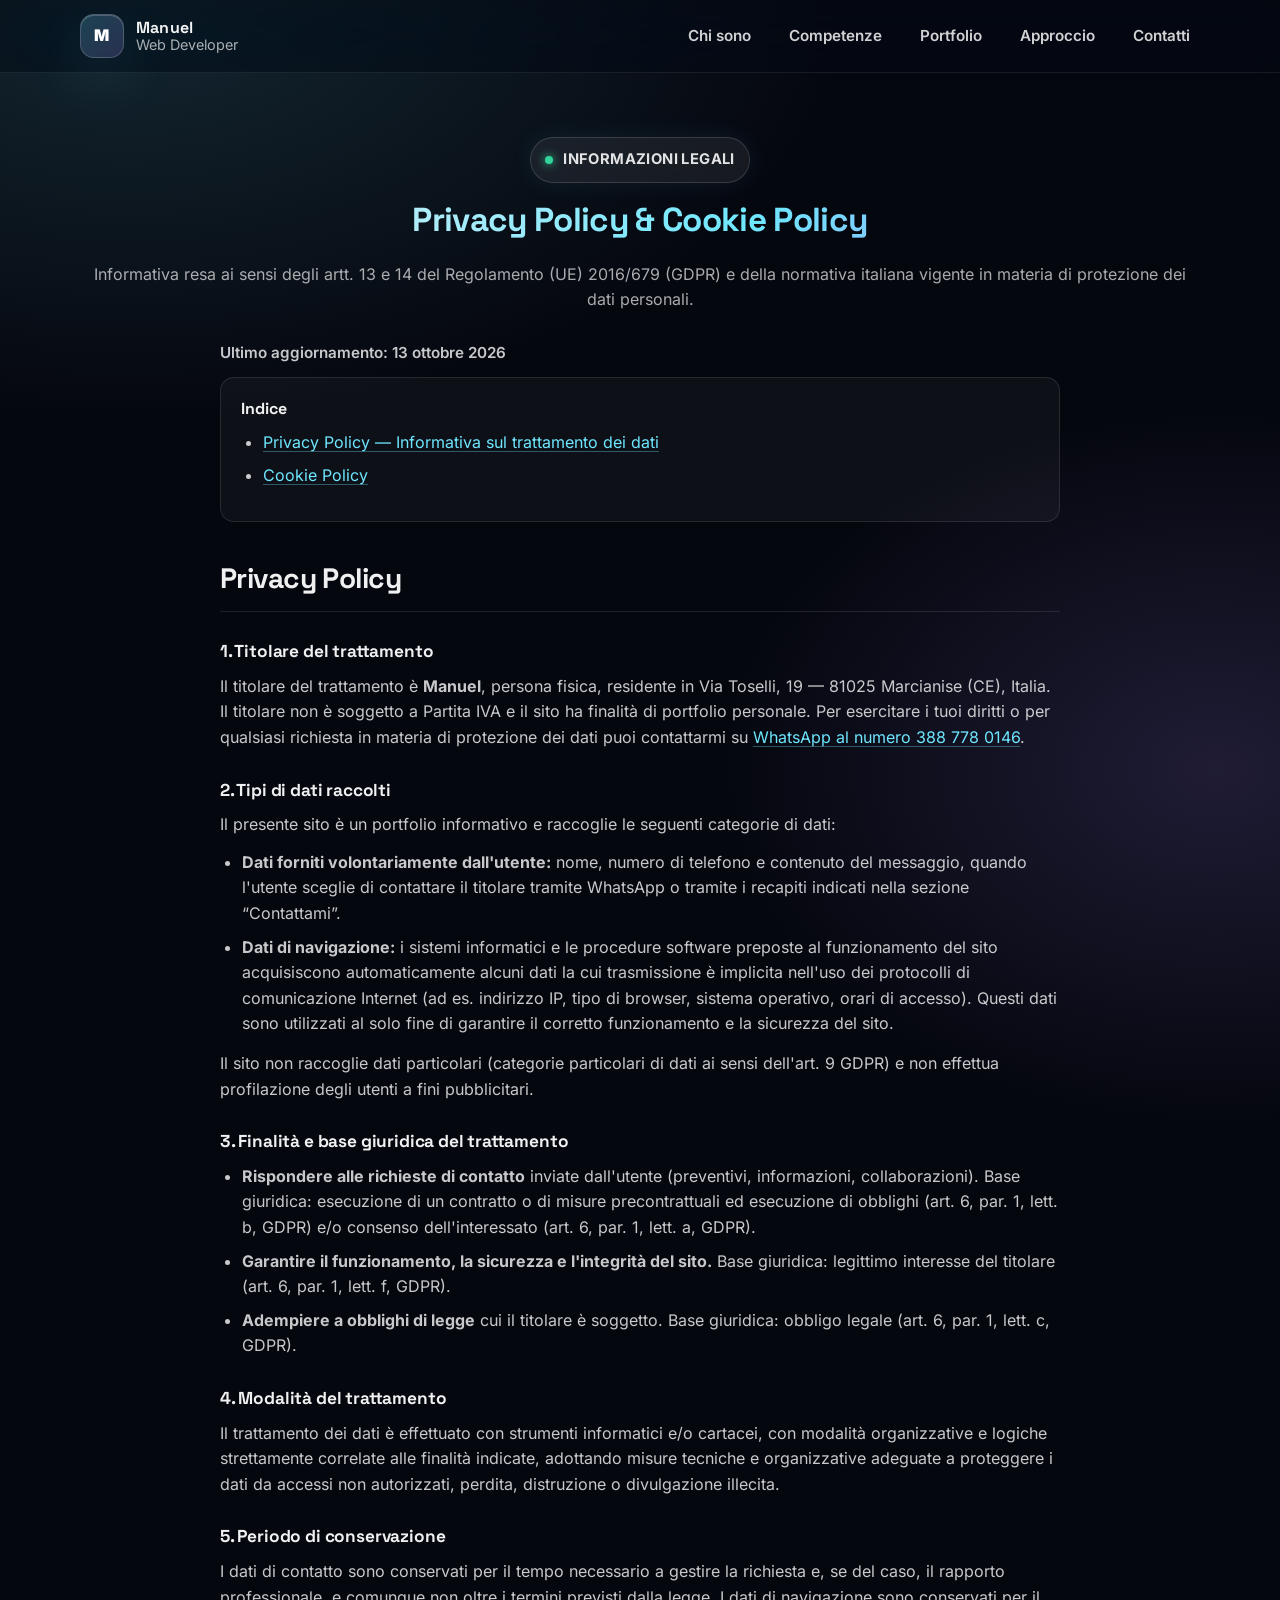
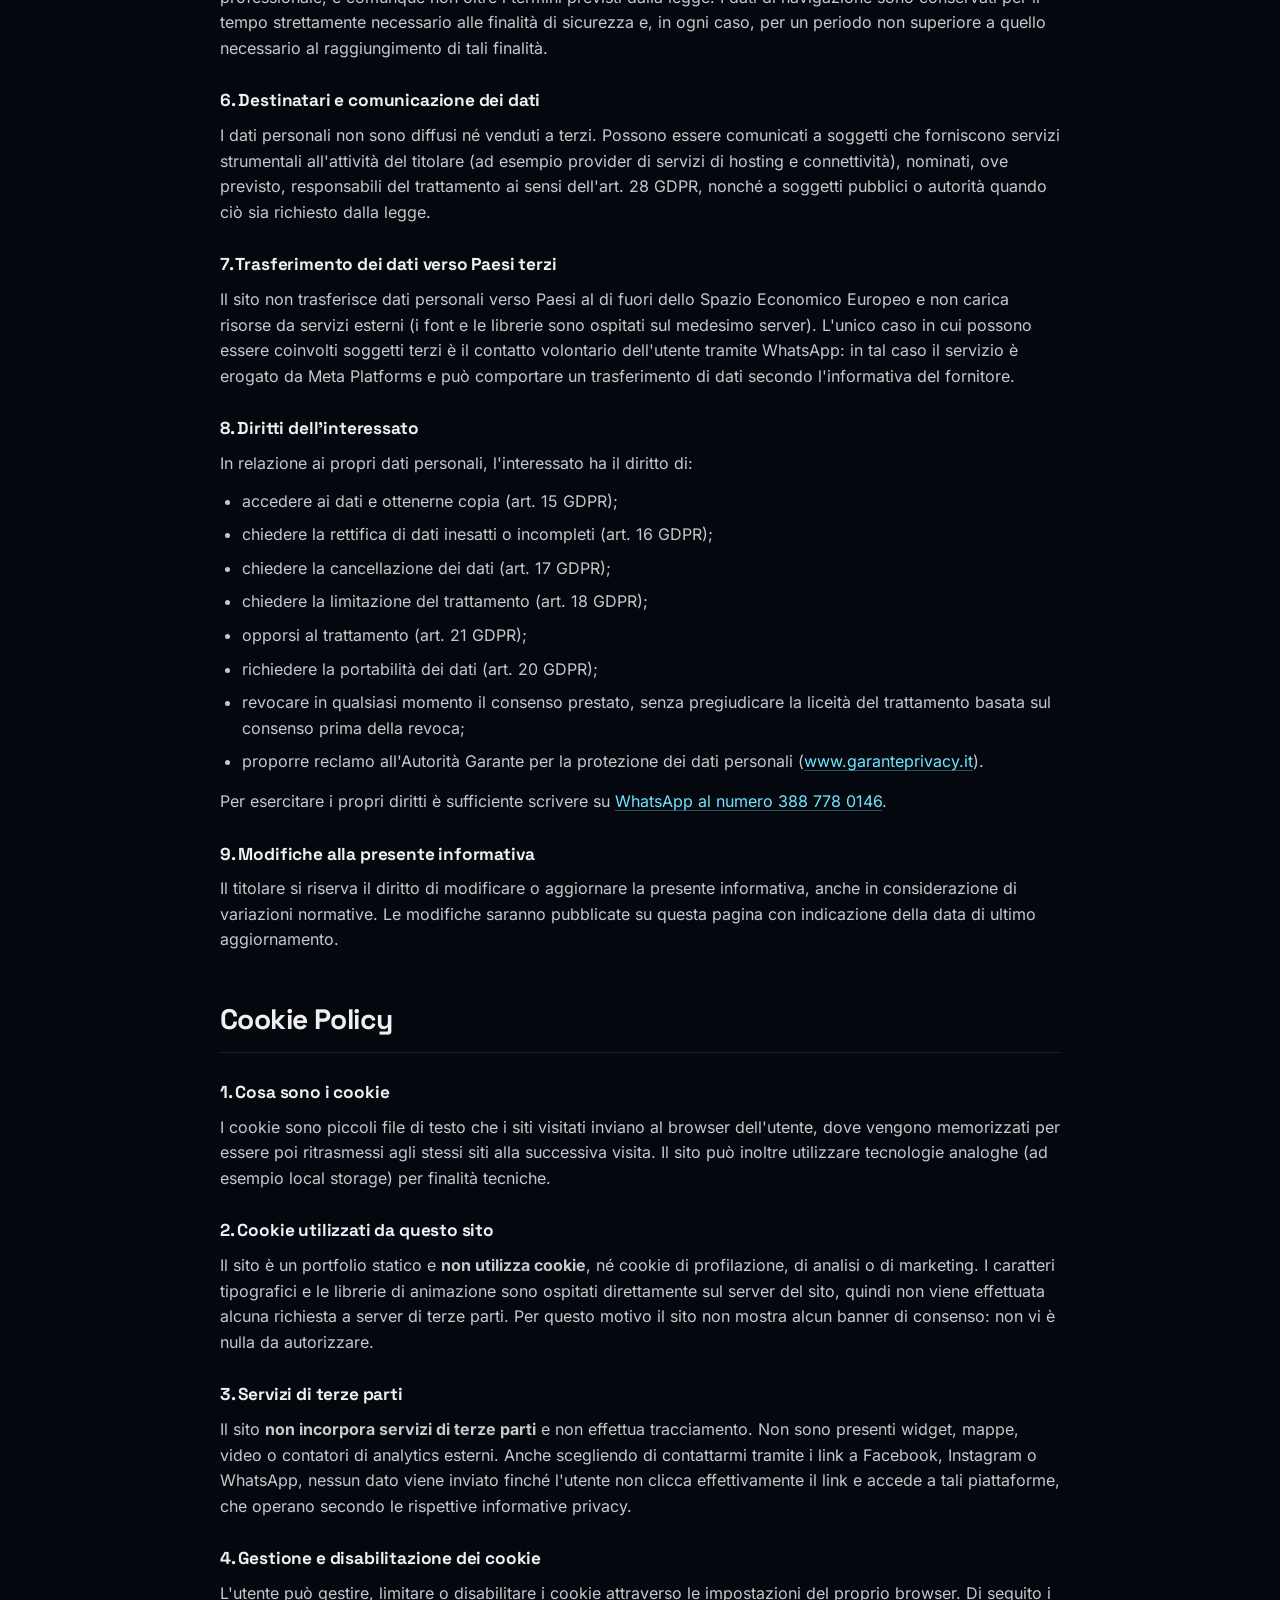
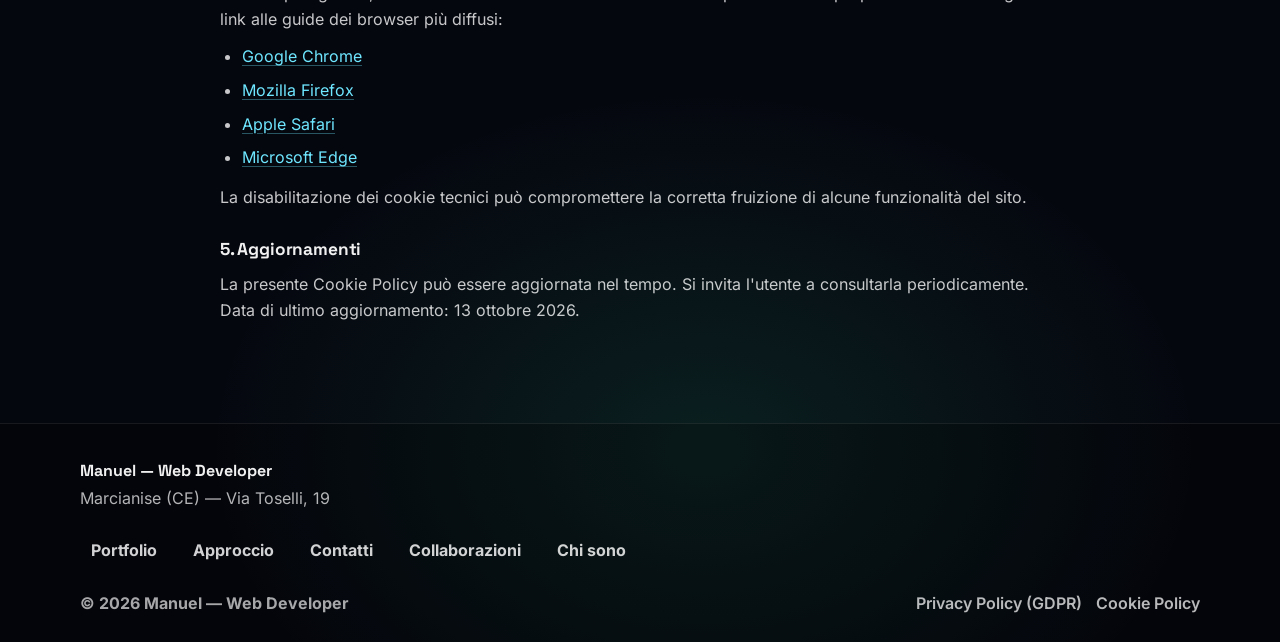
==== privacy.html @ f3f6c7ad "Aggiunge Privacy e Cookie Policy (GDPR), font locali e header di sicurezza Netlify" ====
<!doctype html>
<html lang="it">
  <head>
    <meta charset="UTF-8" />
    <meta name="viewport" content="width=device-width, initial-scale=1.0" />
    <title>Privacy Policy e Cookie Policy — Manuel Web Developer</title>
    <meta
      name="description"
      content="Informativa sul trattamento dei dati personali (Privacy Policy) e Cookie Policy del sito portfolio di Manuel — Web Developer."
    />
    <meta name="robots" content="index, follow" />
    <!-- Font ospitati localmente (nessuna connessione a server esterni) -->
    <link rel="stylesheet" href="./assets/fonts/fonts.css" />
    <link rel="stylesheet" href="./styles.css" />
  </head>
  <body>
    <a class="skip-link" href="#main">Vai al contenuto</a>

    <header class="site-header" role="banner">
      <div class="container header-inner">
        <a class="brand" href="./index.html" aria-label="Torna alla home">
          <span class="brand-mark" aria-hidden="true">M</span>
          <div class="brand-text">
            <span class="brand-title">Manuel</span>
            <span class="brand-subtitle">Web Developer</span>
          </div>
        </a>

        <nav class="top-nav" aria-label="Navigazione">
          <a href="./index.html#about">Chi sono</a>
          <a href="./index.html#skills">Competenze</a>
          <a href="./index.html#portfolio">Portfolio</a>
          <a href="./index.html#ecosystem">Approccio</a>
          <a href="./index.html#contact">Contatti</a>
        </nav>
      </div>
    </header>

    <main id="main">
      <section class="section legal-page" aria-labelledby="legal-title">
        <div class="container">
          <div class="section-head center">
            <p class="kicker">Informazioni legali</p>
            <h1 class="h2" id="legal-title">Privacy Policy &amp; Cookie Policy</h1>
            <p class="muted">
              Informativa resa ai sensi degli artt. 13 e 14 del Regolamento (UE) 2016/679 (GDPR) e della normativa italiana vigente in materia di
              protezione dei dati personali.
            </p>
          </div>

          <div class="legal-content">
            <p class="legal-updated">Ultimo aggiornamento: <time datetime="2026-10-13">13 ottobre 2026</time></p>

            <nav class="legal-toc" aria-label="Indice della pagina">
              <strong>Indice</strong>
              <ul>
                <li><a href="#privacy">Privacy Policy — Informativa sul trattamento dei dati</a></li>
                <li><a href="#cookie">Cookie Policy</a></li>
              </ul>
            </nav>

            <section id="privacy" aria-labelledby="privacy-title">
              <h2 class="h2" id="privacy-title">Privacy Policy</h2>

              <h3>1. Titolare del trattamento</h3>
              <p>
                Il titolare del trattamento è <strong>Manuel</strong>, persona fisica, residente in Via Toselli, 19 — 81025 Marcianise (CE), Italia. Il
                titolare non è soggetto a Partita IVA e il sito ha finalità di portfolio personale. Per esercitare i tuoi diritti o per qualsiasi richiesta
                in materia di protezione dei dati puoi contattarmi su
                <a href="https://wa.me/393887780146" target="_blank" rel="noopener noreferrer">WhatsApp al numero 388 778 0146</a>.
              </p>

              <h3>2. Tipi di dati raccolti</h3>
              <p>Il presente sito è un portfolio informativo e raccoglie le seguenti categorie di dati:</p>
              <ul>
                <li>
                  <strong>Dati forniti volontariamente dall'utente:</strong> nome, numero di telefono e contenuto del messaggio, quando l'utente sceglie di
                  contattare il titolare tramite WhatsApp o tramite i recapiti indicati nella sezione “Contattami”.
                </li>
                <li>
                  <strong>Dati di navigazione:</strong> i sistemi informatici e le procedure software preposte al funzionamento del sito acquisiscono
                  automaticamente alcuni dati la cui trasmissione è implicita nell'uso dei protocolli di comunicazione Internet (ad es. indirizzo IP,
                  tipo di browser, sistema operativo, orari di accesso). Questi dati sono utilizzati al solo fine di garantire il corretto funzionamento
                  e la sicurezza del sito.
                </li>
              </ul>
              <p>
                Il sito non raccoglie dati particolari (categorie particolari di dati ai sensi dell'art. 9 GDPR) e non effettua profilazione degli
                utenti a fini pubblicitari.
              </p>

              <h3>3. Finalità e base giuridica del trattamento</h3>
              <ul>
                <li>
                  <strong>Rispondere alle richieste di contatto</strong> inviate dall'utente (preventivi, informazioni, collaborazioni). Base giuridica:
                  esecuzione di un contratto o di misure precontrattuali ed esecuzione di obblighi (art. 6, par. 1, lett. b, GDPR) e/o consenso
                  dell'interessato (art. 6, par. 1, lett. a, GDPR).
                </li>
                <li>
                  <strong>Garantire il funzionamento, la sicurezza e l'integrità del sito.</strong> Base giuridica: legittimo interesse del titolare
                  (art. 6, par. 1, lett. f, GDPR).
                </li>
                <li>
                  <strong>Adempiere a obblighi di legge</strong> cui il titolare è soggetto. Base giuridica: obbligo legale (art. 6, par. 1, lett. c,
                  GDPR).
                </li>
              </ul>

              <h3>4. Modalità del trattamento</h3>
              <p>
                Il trattamento dei dati è effettuato con strumenti informatici e/o cartacei, con modalità organizzative e logiche strettamente correlate
                alle finalità indicate, adottando misure tecniche e organizzative adeguate a proteggere i dati da accessi non autorizzati, perdita,
                distruzione o divulgazione illecita.
              </p>

              <h3>5. Periodo di conservazione</h3>
              <p>
                I dati di contatto sono conservati per il tempo necessario a gestire la richiesta e, se del caso, il rapporto professionale, e comunque
                non oltre i termini previsti dalla legge. I dati di navigazione sono conservati per il tempo strettamente necessario alle finalità di
                sicurezza e, in ogni caso, per un periodo non superiore a quello necessario al raggiungimento di tali finalità.
              </p>

              <h3>6. Destinatari e comunicazione dei dati</h3>
              <p>
                I dati personali non sono diffusi né venduti a terzi. Possono essere comunicati a soggetti che forniscono servizi strumentali all'attività
                del titolare (ad esempio provider di servizi di hosting e connettività), nominati, ove previsto, responsabili del trattamento ai sensi
                dell'art. 28 GDPR, nonché a soggetti pubblici o autorità quando ciò sia richiesto dalla legge.
              </p>

              <h3>7. Trasferimento dei dati verso Paesi terzi</h3>
              <p>
                Il sito non trasferisce dati personali verso Paesi al di fuori dello Spazio Economico Europeo e non carica risorse da servizi esterni
                (i font e le librerie sono ospitati sul medesimo server). L'unico caso in cui possono essere coinvolti soggetti terzi è il contatto
                volontario dell'utente tramite WhatsApp: in tal caso il servizio è erogato da Meta Platforms e può comportare un trasferimento di dati
                secondo l'informativa del fornitore.
              </p>

              <h3>8. Diritti dell'interessato</h3>
              <p>In relazione ai propri dati personali, l'interessato ha il diritto di:</p>
              <ul>
                <li>accedere ai dati e ottenerne copia (art. 15 GDPR);</li>
                <li>chiedere la rettifica di dati inesatti o incompleti (art. 16 GDPR);</li>
                <li>chiedere la cancellazione dei dati (art. 17 GDPR);</li>
                <li>chiedere la limitazione del trattamento (art. 18 GDPR);</li>
                <li>opporsi al trattamento (art. 21 GDPR);</li>
                <li>richiedere la portabilità dei dati (art. 20 GDPR);</li>
                <li>revocare in qualsiasi momento il consenso prestato, senza pregiudicare la liceità del trattamento basata sul consenso prima della revoca;</li>
                <li>proporre reclamo all'Autorità Garante per la protezione dei dati personali (<a href="https://www.garanteprivacy.it" target="_blank" rel="noopener noreferrer">www.garanteprivacy.it</a>).</li>
              </ul>
              <p>
                Per esercitare i propri diritti è sufficiente scrivere su
                <a href="https://wa.me/393887780146" target="_blank" rel="noopener noreferrer">WhatsApp al numero 388 778 0146</a>.
              </p>

              <h3>9. Modifiche alla presente informativa</h3>
              <p>
                Il titolare si riserva il diritto di modificare o aggiornare la presente informativa, anche in considerazione di variazioni normative. Le
                modifiche saranno pubblicate su questa pagina con indicazione della data di ultimo aggiornamento.
              </p>
            </section>

            <section id="cookie" aria-labelledby="cookie-title">
              <h2 class="h2" id="cookie-title">Cookie Policy</h2>

              <h3>1. Cosa sono i cookie</h3>
              <p>
                I cookie sono piccoli file di testo che i siti visitati inviano al browser dell'utente, dove vengono memorizzati per essere poi ritrasmessi
                agli stessi siti alla successiva visita. Il sito può inoltre utilizzare tecnologie analoghe (ad esempio local storage) per finalità
                tecniche.
              </p>

              <h3>2. Cookie utilizzati da questo sito</h3>
              <p>
                Il sito è un portfolio statico e <strong>non utilizza cookie</strong>, né cookie di profilazione, di analisi o di marketing. I caratteri
                tipografici e le librerie di animazione sono ospitati direttamente sul server del sito, quindi non viene effettuata alcuna richiesta a
                server di terze parti. Per questo motivo il sito non mostra alcun banner di consenso: non vi è nulla da autorizzare.
              </p>

              <h3>3. Servizi di terze parti</h3>
              <p>
                Il sito <strong>non incorpora servizi di terze parti</strong> e non effettua tracciamento. Non sono presenti widget, mappe, video o
                contatori di analytics esterni. Anche scegliendo di contattarmi tramite i link a Facebook, Instagram o WhatsApp, nessun dato viene inviato
                finché l'utente non clicca effettivamente il link e accede a tali piattaforme, che operano secondo le rispettive informative privacy.
              </p>

              <h3>4. Gestione e disabilitazione dei cookie</h3>
              <p>
                L'utente può gestire, limitare o disabilitare i cookie attraverso le impostazioni del proprio browser. Di seguito i link alle guide dei
                browser più diffusi:
              </p>
              <ul>
                <li><a href="https://support.google.com/chrome/answer/95647" target="_blank" rel="noopener noreferrer">Google Chrome</a></li>
                <li><a href="https://support.mozilla.org/it/kb/attivare-e-disattivare-i-cookie" target="_blank" rel="noopener noreferrer">Mozilla Firefox</a></li>
                <li><a href="https://support.apple.com/it-it/guide/safari/sfri11471/mac" target="_blank" rel="noopener noreferrer">Apple Safari</a></li>
                <li><a href="https://support.microsoft.com/it-it/microsoft-edge/eliminare-i-cookie-in-microsoft-edge-63947406-40ac-c3b8-57b9-2a946a29ae09" target="_blank" rel="noopener noreferrer">Microsoft Edge</a></li>
              </ul>
              <p>
                La disabilitazione dei cookie tecnici può compromettere la corretta fruizione di alcune funzionalità del sito.
              </p>

              <h3>5. Aggiornamenti</h3>
              <p>
                La presente Cookie Policy può essere aggiornata nel tempo. Si invita l'utente a consultarla periodicamente. Data di ultimo aggiornamento:
                <time datetime="2026-10-13">13 ottobre 2026</time>.
              </p>
            </section>
          </div>
        </div>
      </section>
    </main>

    <footer class="site-footer" role="contentinfo">
      <div class="container footer-inner">
        <div class="footer-brand">
          <div class="footer-title">Manuel — Web Developer</div>
          <div class="footer-muted">Marcianise (CE) — Via Toselli, 19</div>
        </div>

        <nav class="footer-links" aria-label="Link interni">
          <a href="./index.html#portfolio">Portfolio</a>
          <a href="./index.html#ecosystem">Approccio</a>
          <a href="./index.html#contact">Contatti</a>
          <a href="./index.html#collab">Collaborazioni</a>
          <a href="./index.html#about">Chi sono</a>
        </nav>

        <div class="footer-bottom">
          <span>© <span id="year"></span> Manuel — Web Developer</span>
          <nav class="footer-legal" aria-label="Informazioni legali">
            <a href="./privacy.html#privacy">Privacy Policy (GDPR)</a>
            <a href="./privacy.html#cookie">Cookie Policy</a>
          </nav>
        </div>
      </div>
    </footer>

    <script src="./script.js"></script>
  </body>
</html>
---- assets/fonts/fonts.css ----
/* Font ospitati localmente — nessun trasferimento di dati a Google Fonts */

@font-face {
  font-family: "Inter";
  font-style: normal;
  font-weight: 400 900;
  font-display: swap;
  src: url("./inter-latin.woff2") format("woff2");
  unicode-range: U+0000-00FF, U+0131, U+0152-0153, U+02BB-02BC, U+02C6, U+02DA, U+02DC, U+0304, U+0308, U+0329, U+2000-206F, U+20AC, U+2122,
    U+2191, U+2193, U+2212, U+2215, U+FEFF, U+FFFD;
}

@font-face {
  font-family: "Inter";
  font-style: normal;
  font-weight: 400 900;
  font-display: swap;
  src: url("./inter-latin-ext.woff2") format("woff2");
  unicode-range: U+0102-0103, U+0110-0111, U+0128-0129, U+0168-0169, U+01A0-01A1, U+01AF-01B0, U+0300-0301, U+0303-0304, U+0308-0309, U+0323,
    U+0329, U+1EA0-1EF9, U+20AB;
}

@font-face {
  font-family: "Space Grotesk";
  font-style: normal;
  font-weight: 500 700;
  font-display: swap;
  src: url("./space-grotesk-latin.woff2") format("woff2");
  unicode-range: U+0000-00FF, U+0131, U+0152-0153, U+02BB-02BC, U+02C6, U+02DA, U+02DC, U+0304, U+0308, U+0329, U+2000-206F, U+20AC, U+2122,
    U+2191, U+2193, U+2212, U+2215, U+FEFF, U+FFFD;
}

@font-face {
  font-family: "Space Grotesk";
  font-style: normal;
  font-weight: 500 700;
  font-display: swap;
  src: url("./space-grotesk-latin-ext.woff2") format("woff2");
  unicode-range: U+0102-0103, U+0110-0111, U+0128-0129, U+0168-0169, U+01A0-01A1, U+01AF-01B0, U+0300-0301, U+0303-0304, U+0308-0309, U+0323,
    U+0329, U+1EA0-1EF9, U+20AB;
}
---- styles.css ----
:root {
  --bg: #05070f;
  --bg2: #090d1c;
  --panel: rgba(255, 255, 255, 0.06);
  --panel2: rgba(255, 255, 255, 0.08);
  --stroke: rgba(255, 255, 255, 0.12);
  --text: rgba(255, 255, 255, 0.94);
  --muted: rgba(255, 255, 255, 0.66);
  --primary: #6ee7ff;
  --primary2: #a78bfa;
  --success: #34d399;
  --warning: #fbbf24;
  --radius: 18px;
  --radius-sm: 14px;
  --shadow: rgba(0, 0, 0, 0.55);
  --font-body: Inter, ui-sans-serif, system-ui, -apple-system, "Segoe UI", Roboto, Helvetica, Arial, sans-serif;
  --font-display: "Space Grotesk", Inter, ui-sans-serif, system-ui, sans-serif;
  color-scheme: dark;
}

* {
  box-sizing: border-box;
}

html {
  scroll-behavior: smooth;
  scrollbar-width: thin;
  scrollbar-color: rgba(110, 231, 255, 0.45) rgba(255, 255, 255, 0.06);
}

::-webkit-scrollbar {
  width: 10px;
}
::-webkit-scrollbar-track {
  background: rgba(255, 255, 255, 0.04);
}
::-webkit-scrollbar-thumb {
  background: linear-gradient(180deg, rgba(110, 231, 255, 0.5), rgba(167, 139, 250, 0.5));
  border-radius: 999px;
}

body {
  margin: 0;
  font-family: var(--font-body);
  background: radial-gradient(1200px 700px at 10% 0%, rgba(110, 231, 255, 0.14), transparent 60%),
    radial-gradient(900px 650px at 95% 20%, rgba(167, 139, 250, 0.16), transparent 55%),
    radial-gradient(900px 650px at 55% 95%, rgba(52, 211, 153, 0.12), transparent 55%), var(--bg);
  color: var(--text);
  line-height: 1.6;
  overflow-x: hidden;
}

a {
  color: inherit;
  text-decoration: none;
}

img {
  max-width: 100%;
  height: auto;
  display: block;
}

h1,
h2,
h3,
h4 {
  font-family: var(--font-display);
}

a:focus-visible,
button:focus-visible {
  outline: 2px solid var(--primary);
  outline-offset: 3px;
  border-radius: 6px;
}

::selection {
  background: rgba(110, 231, 255, 0.28);
  color: #fff;
}

.container {
  width: min(1120px, calc(100% - 32px));
  margin: 0 auto;
}

.skip-link {
  position: absolute;
  left: -9999px;
  top: 12px;
  padding: 10px 12px;
  border-radius: 999px;
  background: rgba(255, 255, 255, 0.12);
  border: 1px solid rgba(255, 255, 255, 0.22);
  z-index: 9999;
}

.skip-link:focus {
  left: 16px;
}

/* ---- Scroll progress ---- */
.scroll-progress {
  position: fixed;
  top: 0;
  left: 0;
  width: 100%;
  height: 3px;
  z-index: 100;
  transform-origin: 0 50%;
  transform: scaleX(0);
  background: linear-gradient(90deg, var(--primary), var(--primary2), var(--success));
  box-shadow: 0 0 12px rgba(110, 231, 255, 0.6);
}

/* ---- Header ---- */
.site-header {
  position: sticky;
  top: 0;
  z-index: 50;
  backdrop-filter: blur(18px) saturate(160%);
  -webkit-backdrop-filter: blur(18px) saturate(160%);
  background: rgba(5, 8, 16, 0.5);
  border-bottom: 1px solid rgba(255, 255, 255, 0.08);
  transition: background 300ms ease, border-color 300ms ease, box-shadow 300ms ease;
}

.site-header.scrolled {
  background: rgba(5, 8, 16, 0.82);
  border-color: rgba(110, 231, 255, 0.14);
  box-shadow: 0 10px 40px rgba(0, 0, 0, 0.45);
}

.header-inner {
  display: flex;
  align-items: center;
  justify-content: space-between;
  gap: 16px;
  padding: 14px 0;
}

.brand {
  display: flex;
  gap: 12px;
  align-items: center;
  min-width: 220px;
}

.brand-mark {
  width: 44px;
  height: 44px;
  border-radius: 14px;
  display: grid;
  place-items: center;
  font-weight: 900;
  letter-spacing: 0.5px;
  color: #fff;
  background: linear-gradient(135deg, rgba(110, 231, 255, 0.22), rgba(167, 139, 250, 0.22));
  border: 1px solid rgba(255, 255, 255, 0.18);
  box-shadow: 0 20px 60px rgba(110, 231, 255, 0.14), inset 0 1px 0 rgba(255, 255, 255, 0.2);
}

.brand-text {
  display: grid;
  line-height: 1.1;
}

.brand-title {
  font-weight: 800;
  letter-spacing: 0.2px;
  font-family: var(--font-display);
}

.brand-subtitle {
  color: var(--muted);
  font-size: 0.9rem;
}

.top-nav {
  display: flex;
  gap: 18px;
  align-items: center;
  color: rgba(255, 255, 255, 0.82);
  font-weight: 600;
  font-size: 0.95rem;
}

.top-nav a {
  position: relative;
  padding: 8px 10px;
  border-radius: 999px;
  transition: color 200ms ease;
}

.top-nav a::after {
  content: "";
  position: absolute;
  left: 50%;
  bottom: 2px;
  width: 0;
  height: 2px;
  border-radius: 999px;
  transform: translateX(-50%);
  background: linear-gradient(90deg, var(--primary), var(--primary2));
  transition: width 250ms ease;
}

.top-nav a:hover {
  color: rgba(255, 255, 255, 0.98);
}

.top-nav a:hover::after {
  width: 60%;
}

/* ---- Hero ---- */
.hero {
  position: relative;
  padding: 96px 0 76px;
  overflow: hidden;
}

.hero-inner {
  position: relative;
  z-index: 1;
  text-align: center;
  max-width: 880px;
}

.hero-bg {
  position: absolute;
  inset: -160px -240px auto -240px;
  height: 620px;
  background: radial-gradient(closest-side, rgba(110, 231, 255, 0.22), transparent 60%),
    radial-gradient(closest-side, rgba(167, 139, 250, 0.22), transparent 62%),
    radial-gradient(closest-side, rgba(52, 211, 153, 0.14), transparent 70%);
  filter: blur(28px);
  opacity: 0.9;
  will-change: transform;
}

.hero-grid {
  position: absolute;
  inset: 0;
  background-image: url("./assets/img/hero-grid.svg");
  background-size: 240px 240px;
  opacity: 0.4;
  pointer-events: none;
  mask-image: radial-gradient(closest-side at 50% 32%, #000 25%, transparent 82%);
  -webkit-mask-image: radial-gradient(closest-side at 50% 32%, #000 25%, transparent 82%);
  animation: gridFloat 22s linear infinite;
  will-change: transform;
}

@keyframes gridFloat {
  from {
    transform: translateY(0);
  }
  to {
    transform: translateY(240px);
  }
}

.hero-visual {
  position: absolute;
  left: 50%;
  top: 50%;
  width: min(620px, 92vw);
  aspect-ratio: 1 / 1;
  transform: translate(-50%, -48%);
  z-index: 0;
  pointer-events: none;
  opacity: 0.5;
  mask-image: radial-gradient(closest-side, #000 45%, transparent 78%);
  -webkit-mask-image: radial-gradient(closest-side, #000 45%, transparent 78%);
  will-change: transform;
}

.hero-visual img {
  width: 100%;
  height: auto;
  filter: drop-shadow(0 0 40px rgba(110, 231, 255, 0.25));
}

.kicker {
  display: inline-flex;
  align-items: center;
  gap: 10px;
  margin: 0 0 10px;
  padding: 10px 14px;
  border-radius: 999px;
  background: rgba(255, 255, 255, 0.07);
  border: 1px solid rgba(255, 255, 255, 0.14);
  color: rgba(255, 255, 255, 0.88);
  font-weight: 700;
  font-size: 0.92rem;
  letter-spacing: 0.4px;
  text-transform: uppercase;
  backdrop-filter: blur(8px);
  box-shadow: 0 0 24px rgba(110, 231, 255, 0.08);
}

.kicker::before {
  content: "";
  width: 8px;
  height: 8px;
  border-radius: 50%;
  background: var(--success);
  box-shadow: 0 0 10px var(--success);
}

.hero-title {
  margin: 0 0 14px;
  font-size: clamp(2.4rem, 5.2vw, 4rem);
  line-height: 1.08;
  letter-spacing: -0.03em;
  font-weight: 700;
  color: rgba(255, 255, 255, 0.96);
}

.hero-title .word {
  display: inline-block;
  will-change: transform, opacity;
  background: linear-gradient(120deg, #fff 15%, var(--primary) 55%, var(--primary2) 95%);
  -webkit-background-clip: text;
  background-clip: text;
  color: transparent;
}

.hero-lead {
  margin: 0 auto 26px;
  max-width: 760px;
  color: rgba(255, 255, 255, 0.78);
  font-size: clamp(1.05rem, 1.6vw, 1.2rem);
}

.hero-cta {
  display: flex;
  gap: 12px;
  justify-content: center;
  flex-wrap: wrap;
}

.btn {
  display: inline-flex;
  align-items: center;
  justify-content: center;
  gap: 8px;
  padding: 12px 18px;
  border-radius: 12px;
  font-weight: 700;
  border: 1px solid rgba(255, 255, 255, 0.14);
  background: rgba(255, 255, 255, 0.06);
  transition: transform 160ms cubic-bezier(0.2, 0.7, 0.3, 1.2), background 160ms ease, border-color 160ms ease,
    box-shadow 160ms ease;
  will-change: transform;
}

.btn:hover {
  transform: translateY(-2px);
  background: rgba(255, 255, 255, 0.09);
  border-color: rgba(255, 255, 255, 0.2);
}

.btn.primary {
  background: linear-gradient(135deg, rgba(110, 231, 255, 0.22), rgba(167, 139, 250, 0.22));
  border-color: rgba(110, 231, 255, 0.3);
  box-shadow: 0 8px 30px rgba(110, 231, 255, 0.12);
}

.btn.primary:hover {
  box-shadow: 0 12px 40px rgba(110, 231, 255, 0.25);
  border-color: rgba(110, 231, 255, 0.5);
}

.btn.ghost {
  background: rgba(0, 0, 0, 0.16);
}

/* ---- Sections ---- */
.section {
  padding: 88px 0;
  position: relative;
}

.section.alt {
  background: linear-gradient(180deg, rgba(255, 255, 255, 0.03), rgba(255, 255, 255, 0.01));
  border-top: 1px solid rgba(255, 255, 255, 0.06);
  border-bottom: 1px solid rgba(255, 255, 255, 0.06);
}

.section-head {
  margin-bottom: 28px;
}

.section-head.center {
  text-align: center;
}

.h2 {
  margin: 0 0 8px;
  font-size: clamp(1.8rem, 2.6vw, 2.4rem);
  letter-spacing: -0.02em;
  font-weight: 700;
}

.section-head.center .h2 {
  background: linear-gradient(120deg, rgba(255, 255, 255, 0.95), var(--primary) 60%, var(--primary2));
  -webkit-background-clip: text;
  background-clip: text;
  color: transparent;
}

.h3 {
  margin: 10px 0 6px;
  font-size: 1.2rem;
  letter-spacing: -0.01em;
}

.muted {
  color: var(--muted);
}

.two-col {
  display: grid;
  grid-template-columns: 0.9fr 1.1fr;
  gap: 26px;
  align-items: start;
}

.media-card {
  position: relative;
  border-radius: var(--radius);
  overflow: hidden;
  border: 1px solid rgba(255, 255, 255, 0.14);
  background: rgba(255, 255, 255, 0.03);
  box-shadow: 0 22px 70px var(--shadow);
}

.media-card::after {
  content: "";
  position: absolute;
  inset: 0;
  background: linear-gradient(180deg, transparent 55%, rgba(110, 231, 255, 0.12));
  pointer-events: none;
}

.feature-grid {
  margin-top: 22px;
  display: grid;
  grid-template-columns: repeat(2, minmax(0, 1fr));
  gap: 14px;
}

.feature {
  display: grid;
  grid-template-columns: auto 1fr;
  gap: 12px;
  padding: 14px;
  border-radius: var(--radius-sm);
  background: rgba(255, 255, 255, 0.04);
  border: 1px solid rgba(255, 255, 255, 0.1);
  backdrop-filter: blur(8px);
  transition: transform 200ms ease, border-color 200ms ease, background 200ms ease, box-shadow 200ms ease;
}

.feature:hover {
  transform: translateY(-3px);
  border-color: rgba(110, 231, 255, 0.25);
  background: rgba(110, 231, 255, 0.05);
  box-shadow: 0 14px 40px rgba(110, 231, 255, 0.08);
}

.feature-icon {
  width: 40px;
  height: 40px;
  border-radius: 14px;
  display: grid;
  place-items: center;
  background: rgba(255, 255, 255, 0.05);
  border: 1px solid rgba(255, 255, 255, 0.1);
  font-size: 1.1rem;
}

.feature-text h3 {
  margin: 0 0 2px;
  font-size: 1rem;
}

.feature-text p {
  margin: 0;
  color: rgba(255, 255, 255, 0.72);
  font-size: 0.95rem;
}

/* ---- Skills ---- */
.skills-grid {
  display: grid;
  grid-template-columns: repeat(2, minmax(0, 1fr));
  gap: 16px;
}

.card {
  border-radius: var(--radius);
  border: 1px solid rgba(255, 255, 255, 0.12);
  background: rgba(255, 255, 255, 0.045);
  backdrop-filter: blur(14px);
  box-shadow: 0 20px 70px rgba(0, 0, 0, 0.3), inset 0 1px 0 rgba(255, 255, 255, 0.06);
  padding: 20px;
}

.card-title {
  margin: 0 0 14px;
  font-size: 1.05rem;
  letter-spacing: -0.01em;
}

.card-title.spaced {
  margin-top: 18px;
}

.bars {
  display: grid;
  gap: 12px;
}

.bar-head {
  display: flex;
  justify-content: space-between;
  gap: 12px;
  font-weight: 600;
}

.bar-track {
  height: 10px;
  border-radius: 999px;
  background: rgba(255, 255, 255, 0.08);
  border: 1px solid rgba(255, 255, 255, 0.08);
  overflow: hidden;
}

.bar-fill {
  height: 100%;
  width: 100%;
  border-radius: 999px;
  transform-origin: 0 50%;
  transform: scaleX(0);
  background: linear-gradient(90deg, var(--primary), var(--primary2), var(--success));
  box-shadow: 0 0 16px rgba(110, 231, 255, 0.35);
}

.chip-grid {
  display: flex;
  flex-wrap: wrap;
  gap: 10px;
}

.chip {
  padding: 10px 12px;
  border-radius: 999px;
  font-weight: 700;
  font-size: 0.92rem;
  background: rgba(110, 231, 255, 0.12);
  border: 1px solid rgba(110, 231, 255, 0.2);
  color: rgba(255, 255, 255, 0.92);
  transition: transform 160ms ease, background 160ms ease, box-shadow 160ms ease;
}

.chip:hover {
  transform: translateY(-2px);
  background: rgba(110, 231, 255, 0.18);
  box-shadow: 0 8px 24px rgba(110, 231, 255, 0.12);
}

.chip.soft {
  background: rgba(167, 139, 250, 0.12);
  border-color: rgba(167, 139, 250, 0.2);
}

.chip.soft:hover {
  background: rgba(167, 139, 250, 0.18);
  box-shadow: 0 8px 24px rgba(167, 139, 250, 0.14);
}

/* ---- Callout ---- */
.callout {
  position: relative;
  display: grid;
  grid-template-columns: auto 1fr;
  gap: 14px;
  padding: 16px 18px;
  border-radius: var(--radius);
  border: 1px solid rgba(255, 255, 255, 0.16);
  background: linear-gradient(135deg, rgba(110, 231, 255, 0.12), rgba(52, 211, 153, 0.12), rgba(167, 139, 250, 0.12));
  box-shadow: 0 22px 70px rgba(110, 231, 255, 0.08);
  margin: 28px 0 34px;
  backdrop-filter: blur(12px);
  overflow: hidden;
}

.callout::before {
  content: "";
  position: absolute;
  inset: auto -40% -80% -20%;
  height: 120%;
  background: radial-gradient(closest-side, rgba(110, 231, 255, 0.18), transparent 70%);
  pointer-events: none;
}

.callout-icon {
  width: 42px;
  height: 42px;
  border-radius: 16px;
  display: grid;
  place-items: center;
  background: rgba(0, 0, 0, 0.18);
  border: 1px solid rgba(255, 255, 255, 0.12);
  color: var(--warning);
}

.callout-title {
  font-weight: 900;
  margin-bottom: 2px;
}

.callout-text {
  color: rgba(255, 255, 255, 0.8);
}

/* ---- Portfolio ---- */
.portfolio-group {
  margin-top: 30px;
}

.group-head {
  padding: 18px 18px 12px;
  border-radius: var(--radius);
  border: 1px solid rgba(255, 255, 255, 0.12);
  background: rgba(255, 255, 255, 0.03);
  backdrop-filter: blur(10px);
}

.group-badge {
  display: inline-flex;
  align-items: center;
  gap: 10px;
  padding: 10px 12px;
  border-radius: 999px;
  font-weight: 900;
  letter-spacing: 0.2px;
  border: 1px solid rgba(255, 255, 255, 0.16);
  margin-bottom: 8px;
}

.badge-icon {
  width: 28px;
  height: 28px;
  border-radius: 999px;
  display: grid;
  place-items: center;
  background: rgba(0, 0, 0, 0.14);
  border: 1px solid rgba(255, 255, 255, 0.1);
}

.badge-showcase {
  background: rgba(110, 231, 255, 0.14);
  border-color: rgba(110, 231, 255, 0.22);
}

.badge-fullstack {
  background: rgba(52, 211, 153, 0.14);
  border-color: rgba(52, 211, 153, 0.22);
}

.project-grid {
  display: grid;
  grid-template-columns: repeat(3, minmax(0, 1fr));
  gap: 14px;
  margin-top: 14px;
}

.project {
  position: relative;
  padding: 16px;
  border-radius: var(--radius);
  border: 1px solid rgba(255, 255, 255, 0.12);
  background: rgba(255, 255, 255, 0.045);
  backdrop-filter: blur(12px);
  box-shadow: 0 16px 55px rgba(0, 0, 0, 0.22);
  transition: transform 250ms cubic-bezier(0.2, 0.7, 0.3, 1.1), border-color 250ms ease, box-shadow 250ms ease;
  will-change: transform;
}

.project:hover {
  transform: translateY(-5px);
  border-color: rgba(110, 231, 255, 0.3);
  box-shadow: 0 24px 70px rgba(110, 231, 255, 0.1);
}

.project::before {
  content: "";
  position: absolute;
  inset: 0 0 auto 0;
  height: 1px;
  border-radius: inherit;
  background: linear-gradient(90deg, transparent, rgba(110, 231, 255, 0.6), transparent);
  opacity: 0;
  transition: opacity 300ms ease;
  pointer-events: none;
}

.project:hover::before {
  opacity: 1;
}

.project-media {
  position: relative;
  margin: 0 0 12px;
  border-radius: 14px;
  overflow: hidden;
  border: 1px solid rgba(255, 255, 255, 0.12);
  background: rgba(255, 255, 255, 0.03);
  box-shadow: inset 0 0 0 1px rgba(255, 255, 255, 0.04), 0 18px 50px rgba(0, 0, 0, 0.35);
  transition: transform 500ms cubic-bezier(0.2, 0.7, 0.3, 1), box-shadow 300ms ease;
}

.project-media::after {
  content: "";
  position: absolute;
  inset: 0;
  border-radius: inherit;
  background: linear-gradient(180deg, rgba(5, 7, 15, 0) 45%, rgba(110, 231, 255, 0.2));
  opacity: 0.65;
  transition: opacity 300ms ease;
  pointer-events: none;
}

.project:hover .project-media::after {
  opacity: 1;
}

.project-media img {
  width: 100%;
  aspect-ratio: 16 / 9;
  object-fit: cover;
  will-change: transform;
}

.project:hover .project-media {
  transform: scale(1.05);
}

.project-media.contain img {
  object-fit: contain;
  padding: 18px;
}

.project-media.focus-bottom img {
  object-position: 50% 80%;
}

.project-meta {
  display: flex;
  justify-content: space-between;
  gap: 12px;
  align-items: center;
  margin-bottom: 8px;
}

.project-kicker {
  font-weight: 800;
  color: rgba(255, 255, 255, 0.72);
  font-size: 0.95rem;
}

.project-link {
  font-weight: 800;
  color: rgba(255, 255, 255, 0.9);
  border-bottom: 1px solid rgba(110, 231, 255, 0.4);
  transition: color 160ms ease, border-color 160ms ease;
}

.project-link:hover {
  color: var(--primary);
  border-color: var(--primary);
}

.project-title {
  margin: 0 0 6px;
  font-size: 1.1rem;
  letter-spacing: -0.01em;
}

.project-desc {
  margin: 0 0 12px;
  color: rgba(255, 255, 255, 0.74);
}

.tag-row {
  display: flex;
  flex-wrap: wrap;
  gap: 8px;
}

.tag {
  padding: 8px 10px;
  border-radius: 999px;
  font-weight: 700;
  font-size: 0.88rem;
  background: rgba(255, 255, 255, 0.06);
  border: 1px solid rgba(255, 255, 255, 0.12);
}

/* ---- Ecosystem (Full stack / social / automazioni) ---- */
.eco-kicker {
  display: inline-flex;
  align-items: center;
  gap: 8px;
  padding: 8px 14px;
  margin-bottom: 14px;
  border-radius: 999px;
  font-weight: 800;
  font-size: 0.82rem;
  letter-spacing: 0.6px;
  text-transform: uppercase;
  color: rgba(255, 255, 255, 0.9);
  background: linear-gradient(135deg, rgba(110, 231, 255, 0.16), rgba(167, 139, 250, 0.16));
  border: 1px solid rgba(110, 231, 255, 0.28);
  box-shadow: 0 0 26px rgba(110, 231, 255, 0.12);
}

.eco-kicker::before {
  content: "";
  width: 8px;
  height: 8px;
  border-radius: 50%;
  background: var(--primary);
  box-shadow: 0 0 10px var(--primary);
}

.eco-grid {
  display: grid;
  grid-template-columns: 1.1fr 1fr;
  gap: 26px;
  align-items: center;
  margin-top: 10px;
}

.eco-list {
  display: grid;
  gap: 14px;
}

.eco-item {
  display: grid;
  grid-template-columns: auto 1fr;
  gap: 14px;
  padding: 16px;
  border-radius: var(--radius-sm);
  background: rgba(255, 255, 255, 0.04);
  border: 1px solid rgba(255, 255, 255, 0.1);
  backdrop-filter: blur(10px);
  transition: transform 200ms ease, border-color 200ms ease, background 200ms ease, box-shadow 200ms ease;
}

.eco-item:hover {
  transform: translateY(-3px);
  border-color: rgba(110, 231, 255, 0.25);
  background: rgba(110, 231, 255, 0.05);
  box-shadow: 0 14px 40px rgba(110, 231, 255, 0.08);
}

.eco-icon {
  width: 44px;
  height: 44px;
  border-radius: 14px;
  display: grid;
  place-items: center;
  color: var(--primary);
  background: rgba(110, 231, 255, 0.1);
  border: 1px solid rgba(110, 231, 255, 0.22);
  box-shadow: inset 0 1px 0 rgba(255, 255, 255, 0.08);
}

.eco-item h3 {
  margin: 0 0 2px;
  font-size: 1rem;
}

.eco-item p {
  margin: 0;
  color: rgba(255, 255, 255, 0.72);
  font-size: 0.95rem;
}

.eco-text .tag-row {
  margin: 18px 0;
}

.eco-visual {
  margin: 0;
  border-radius: var(--radius);
  overflow: hidden;
  border: 1px solid rgba(255, 255, 255, 0.12);
  background: rgba(255, 255, 255, 0.03);
  box-shadow: 0 22px 70px rgba(0, 0, 0, 0.4);
}

.eco-visual img {
  width: 100%;
  height: auto;
}

/* ---- Partners ---- */
.partner-grid {
  display: grid;
  grid-template-columns: 1.15fr 1fr;
  gap: 18px;
  max-width: 1000px;
  margin: 0 auto;
  align-items: center;
}

.partner-card {
  padding: 20px;
  border-radius: var(--radius);
  border: 1px solid rgba(255, 255, 255, 0.12);
  background: rgba(255, 255, 255, 0.045);
  backdrop-filter: blur(12px);
  box-shadow: 0 20px 70px rgba(0, 0, 0, 0.3), inset 0 1px 0 rgba(255, 255, 255, 0.06);
}

.partner-brand {
  display: flex;
  align-items: center;
  gap: 12px;
  min-width: 0;
}

.partner-logo {
  width: 46px;
  height: 46px;
  border-radius: 14px;
  display: grid;
  place-items: center;
  font-family: var(--font-display);
  font-weight: 700;
  font-size: 0.92rem;
  letter-spacing: 0.5px;
  color: #fff;
  background: linear-gradient(135deg, rgba(110, 231, 255, 0.22), rgba(167, 139, 250, 0.22));
  border: 1px solid rgba(255, 255, 255, 0.18);
  box-shadow: 0 16px 50px rgba(110, 231, 255, 0.14), inset 0 1px 0 rgba(255, 255, 255, 0.2);
}

.partner-visual {
  margin: 0;
  border-radius: var(--radius);
  overflow: hidden;
  border: 1px solid rgba(255, 255, 255, 0.12);
  background: rgba(255, 255, 255, 0.03);
  box-shadow: 0 22px 70px rgba(0, 0, 0, 0.4);
}

.partner-visual img {
  width: 100%;
  height: auto;
}

.partner-top {
  display: flex;
  justify-content: space-between;
  gap: 14px;
  align-items: center;
  flex-wrap: wrap;
  margin-bottom: 12px;
}

.partner-name {
  font-weight: 900;
  font-size: 1.05rem;
}

.partner-link {
  font-weight: 800;
  color: rgba(255, 255, 255, 0.86);
  border-bottom: 1px solid rgba(110, 231, 255, 0.4);
  transition: color 160ms ease, border-color 160ms ease;
}

.partner-link:hover {
  color: var(--primary);
  border-color: var(--primary);
}

.partner-desc {
  margin: 0 0 14px;
  color: rgba(255, 255, 255, 0.74);
}

/* ---- Contact ---- */
#contact {
  overflow: hidden;
}

.contact-deco {
  position: absolute;
  inset: 0;
  z-index: 0;
  pointer-events: none;
  opacity: 0.35;
  mask-image: radial-gradient(closest-side at 50% 55%, #000 35%, transparent 85%);
  -webkit-mask-image: radial-gradient(closest-side at 50% 55%, #000 35%, transparent 85%);
}

.contact-deco img {
  width: 100%;
  height: 100%;
  object-fit: cover;
}

#contact .container {
  position: relative;
  z-index: 1;
}

.contact-grid {
  position: relative;
  z-index: 1;
  display: grid;
  grid-template-columns: repeat(2, minmax(0, 1fr));
  gap: 14px;
  max-width: 820px;
  margin: 0 auto;
}

.contact-card {
  display: grid;
  grid-template-columns: auto 1fr;
  gap: 14px;
  align-items: start;
  padding: 16px;
  border-radius: var(--radius);
  border: 1px solid rgba(255, 255, 255, 0.12);
  background: rgba(255, 255, 255, 0.045);
  backdrop-filter: blur(12px);
  transition: transform 200ms ease, border-color 200ms ease, background 200ms ease, box-shadow 200ms ease;
}

.contact-card:hover {
  transform: translateY(-3px);
  background: rgba(255, 255, 255, 0.07);
  border-color: rgba(110, 231, 255, 0.25);
  box-shadow: 0 16px 50px rgba(110, 231, 255, 0.1);
}

.contact-card.static:hover {
  transform: none;
}

.contact-icon {
  width: 46px;
  height: 46px;
  border-radius: 16px;
  display: grid;
  place-items: center;
  background: rgba(0, 0, 0, 0.14);
  border: 1px solid rgba(255, 255, 255, 0.12);
  color: rgba(255, 255, 255, 0.9);
  box-shadow: inset 0 1px 0 rgba(255, 255, 255, 0.08);
}

.contact-icon.whatsapp {
  color: rgba(52, 211, 153, 0.92);
}

.contact-label {
  font-weight: 700;
  margin-bottom: 2px;
  text-transform: uppercase;
  font-size: 0.78rem;
  letter-spacing: 0.8px;
  color: var(--muted);
}

.contact-value {
  font-weight: 700;
  color: rgba(255, 255, 255, 0.88);
}

.contact-sub {
  margin-top: 6px;
  color: rgba(255, 255, 255, 0.62);
  font-size: 0.92rem;
}

/* ---- Footer ---- */
.site-footer {
  border-top: 1px solid rgba(255, 255, 255, 0.08);
  background: rgba(0, 0, 0, 0.25);
}

.footer-inner {
  padding: 34px 0 26px;
  display: grid;
  gap: 18px;
}

.footer-title {
  font-weight: 800;
  font-family: var(--font-display);
}

.footer-muted {
  color: rgba(255, 255, 255, 0.7);
  margin-top: 2px;
}

.footer-links {
  display: flex;
  gap: 14px;
  flex-wrap: wrap;
  color: rgba(255, 255, 255, 0.82);
  font-weight: 700;
}

.footer-links a {
  padding: 8px 10px;
  border-radius: 999px;
  border: 1px solid transparent;
  transition: border-color 160ms ease, background 160ms ease, color 160ms ease;
}

.footer-links a:hover {
  background: rgba(255, 255, 255, 0.06);
  border-color: rgba(255, 255, 255, 0.12);
  color: var(--primary);
}

.footer-social {
  display: flex;
  gap: 10px;
  flex-wrap: wrap;
}

.icon-btn {
  width: 44px;
  height: 44px;
  border-radius: 999px;
  display: grid;
  place-items: center;
  border: 1px solid rgba(255, 255, 255, 0.12);
  background: rgba(255, 255, 255, 0.04);
  color: rgba(255, 255, 255, 0.88);
  transition: transform 200ms cubic-bezier(0.2, 0.7, 0.3, 1.2), background 160ms ease, border-color 160ms ease, color 160ms ease,
    box-shadow 160ms ease;
}

.icon-btn:hover {
  transform: translateY(-3px);
  background: rgba(255, 255, 255, 0.08);
  border-color: rgba(110, 231, 255, 0.3);
  color: var(--primary);
  box-shadow: 0 10px 30px rgba(110, 231, 255, 0.12);
}

.footer-bottom {
  color: rgba(255, 255, 255, 0.65);
  font-weight: 700;
  display: flex;
  flex-wrap: wrap;
  gap: 10px 18px;
  align-items: center;
  justify-content: space-between;
}

.footer-legal {
  display: flex;
  flex-wrap: wrap;
  gap: 14px;
}

.footer-legal a {
  color: rgba(255, 255, 255, 0.72);
  font-weight: 600;
  transition: color 160ms ease;
}

.footer-legal a:hover {
  color: var(--primary);
}

/* ---- Legal pages ---- */
.legal-page {
  padding-top: 64px;
}

.legal-content {
  max-width: 840px;
  margin: 0 auto;
}

.legal-updated {
  margin: 0 0 22px;
  color: rgba(255, 255, 255, 0.6);
  font-size: 0.95rem;
  font-weight: 600;
}

.legal-toc {
  padding: 18px 20px;
  margin-bottom: 34px;
  border-radius: var(--radius-sm);
  background: rgba(255, 255, 255, 0.04);
  border: 1px solid rgba(255, 255, 255, 0.1);
}

.legal-toc strong {
  display: block;
  font-family: var(--font-display);
  margin-bottom: 8px;
}

.legal-toc ul {
  margin: 0;
  padding-left: 20px;
  display: grid;
  gap: 6px;
}

.legal-content section {
  scroll-margin-top: 90px;
}

.legal-content h2 {
  font-size: clamp(1.5rem, 2.2vw, 1.9rem);
  margin: 0 0 14px;
  padding-bottom: 10px;
  border-bottom: 1px solid rgba(255, 255, 255, 0.1);
}

.legal-content section + section {
  margin-top: 44px;
}

.legal-content h3 {
  margin: 26px 0 8px;
  font-size: 1.08rem;
  letter-spacing: -0.01em;
}

.legal-content p,
.legal-content li {
  color: rgba(255, 255, 255, 0.78);
}

.legal-content p {
  margin: 0 0 12px;
}

.legal-content ul {
  margin: 0 0 14px;
  padding-left: 22px;
  display: grid;
  gap: 8px;
}

.legal-content a {
  color: var(--primary);
  text-decoration: underline;
  text-decoration-color: rgba(110, 231, 255, 0.35);
  text-underline-offset: 3px;
  transition: color 160ms ease, text-decoration-color 160ms ease;
}

.legal-content a:hover {
  color: var(--primary2);
  text-decoration-color: currentColor;
}

/* ---- Reveal base states (JS-driven) ---- */
[data-reveal] {
  will-change: transform, opacity;
}

/* ---- Reduced motion ---- */
@media (prefers-reduced-motion: reduce) {
  html {
    scroll-behavior: auto;
  }

  *,
  *::before,
  *::after {
    animation-duration: 0.01ms !important;
    animation-iteration-count: 1 !important;
    transition-duration: 0.01ms !important;
  }

  .scroll-progress {
    display: none;
  }
}

/* ---- Responsive ---- */
@media (max-width: 980px) {
  .two-col {
    grid-template-columns: 1fr;
  }

  .skills-grid {
    grid-template-columns: 1fr;
  }

  .project-grid {
    grid-template-columns: 1fr;
  }

  .contact-grid {
    grid-template-columns: 1fr;
  }

  .partner-grid {
    grid-template-columns: 1fr;
  }

  .eco-grid {
    grid-template-columns: 1fr;
  }

  .top-nav {
    display: none;
  }
}
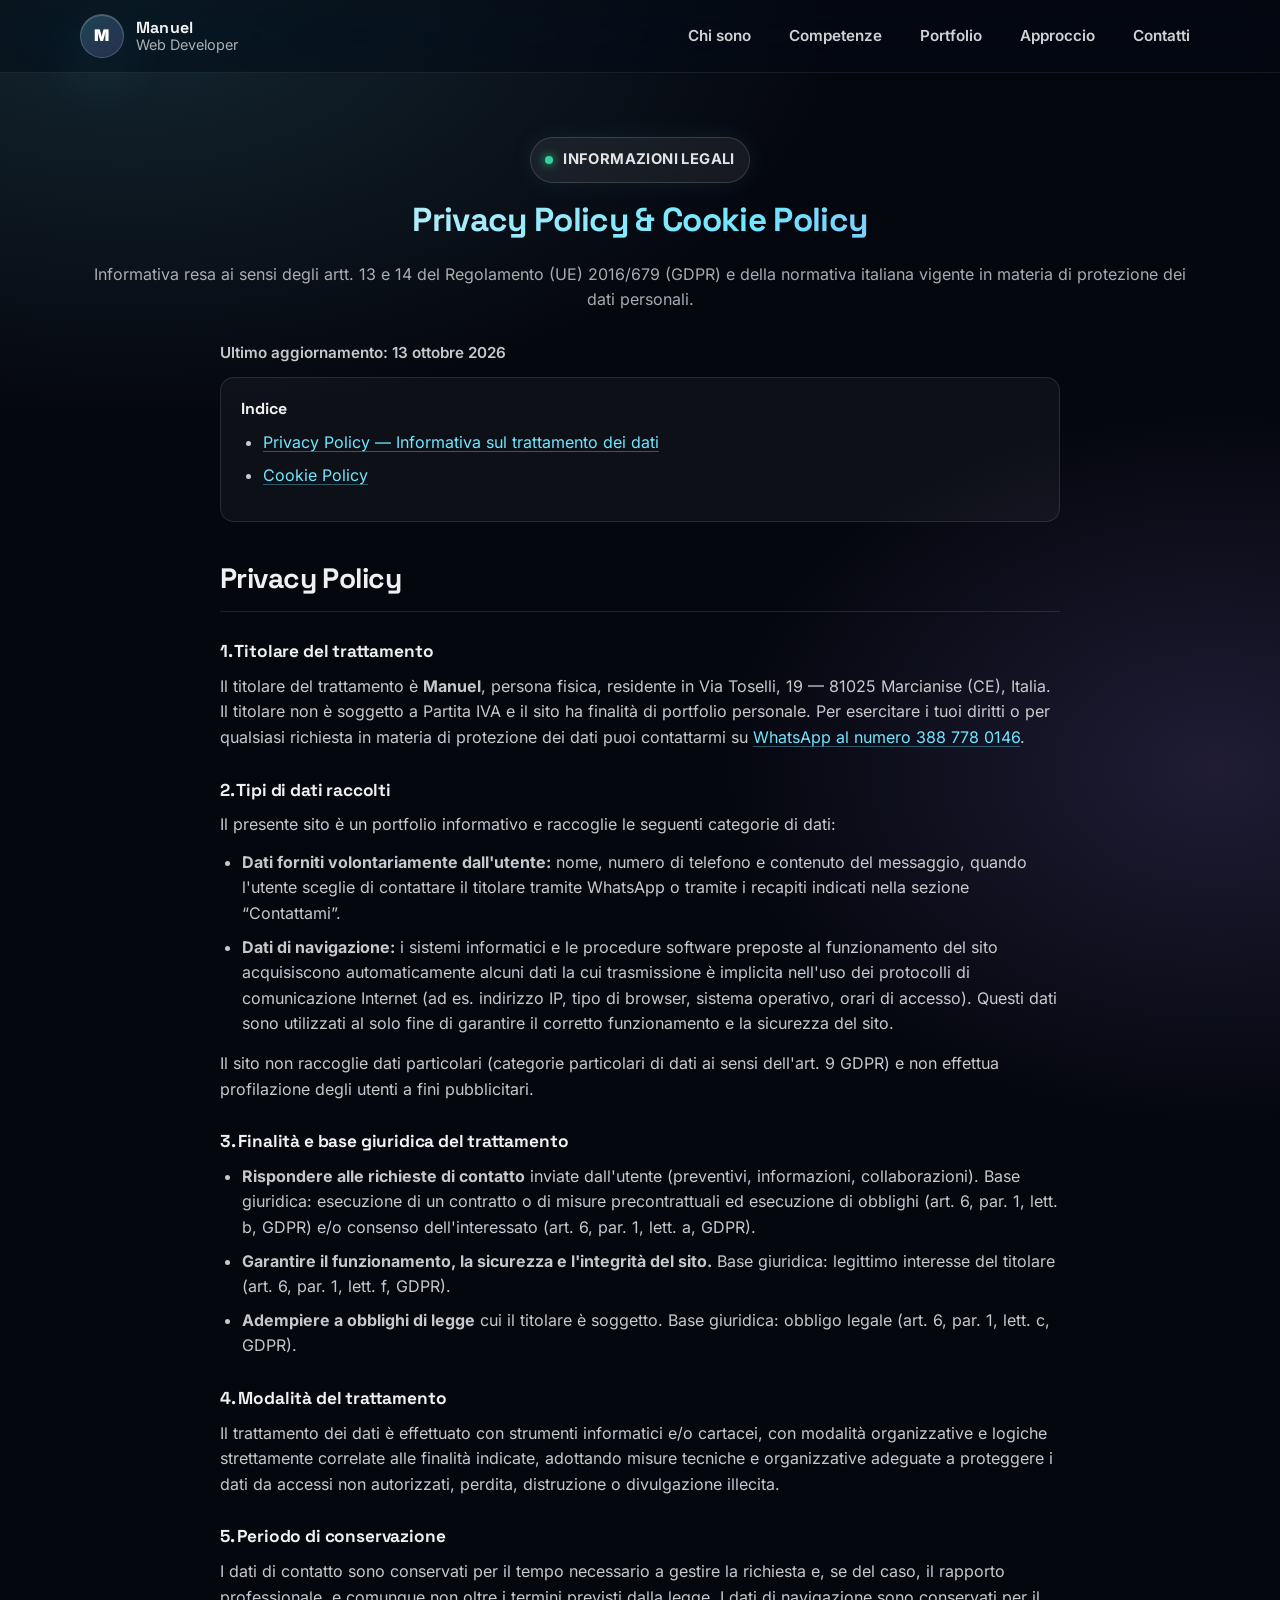
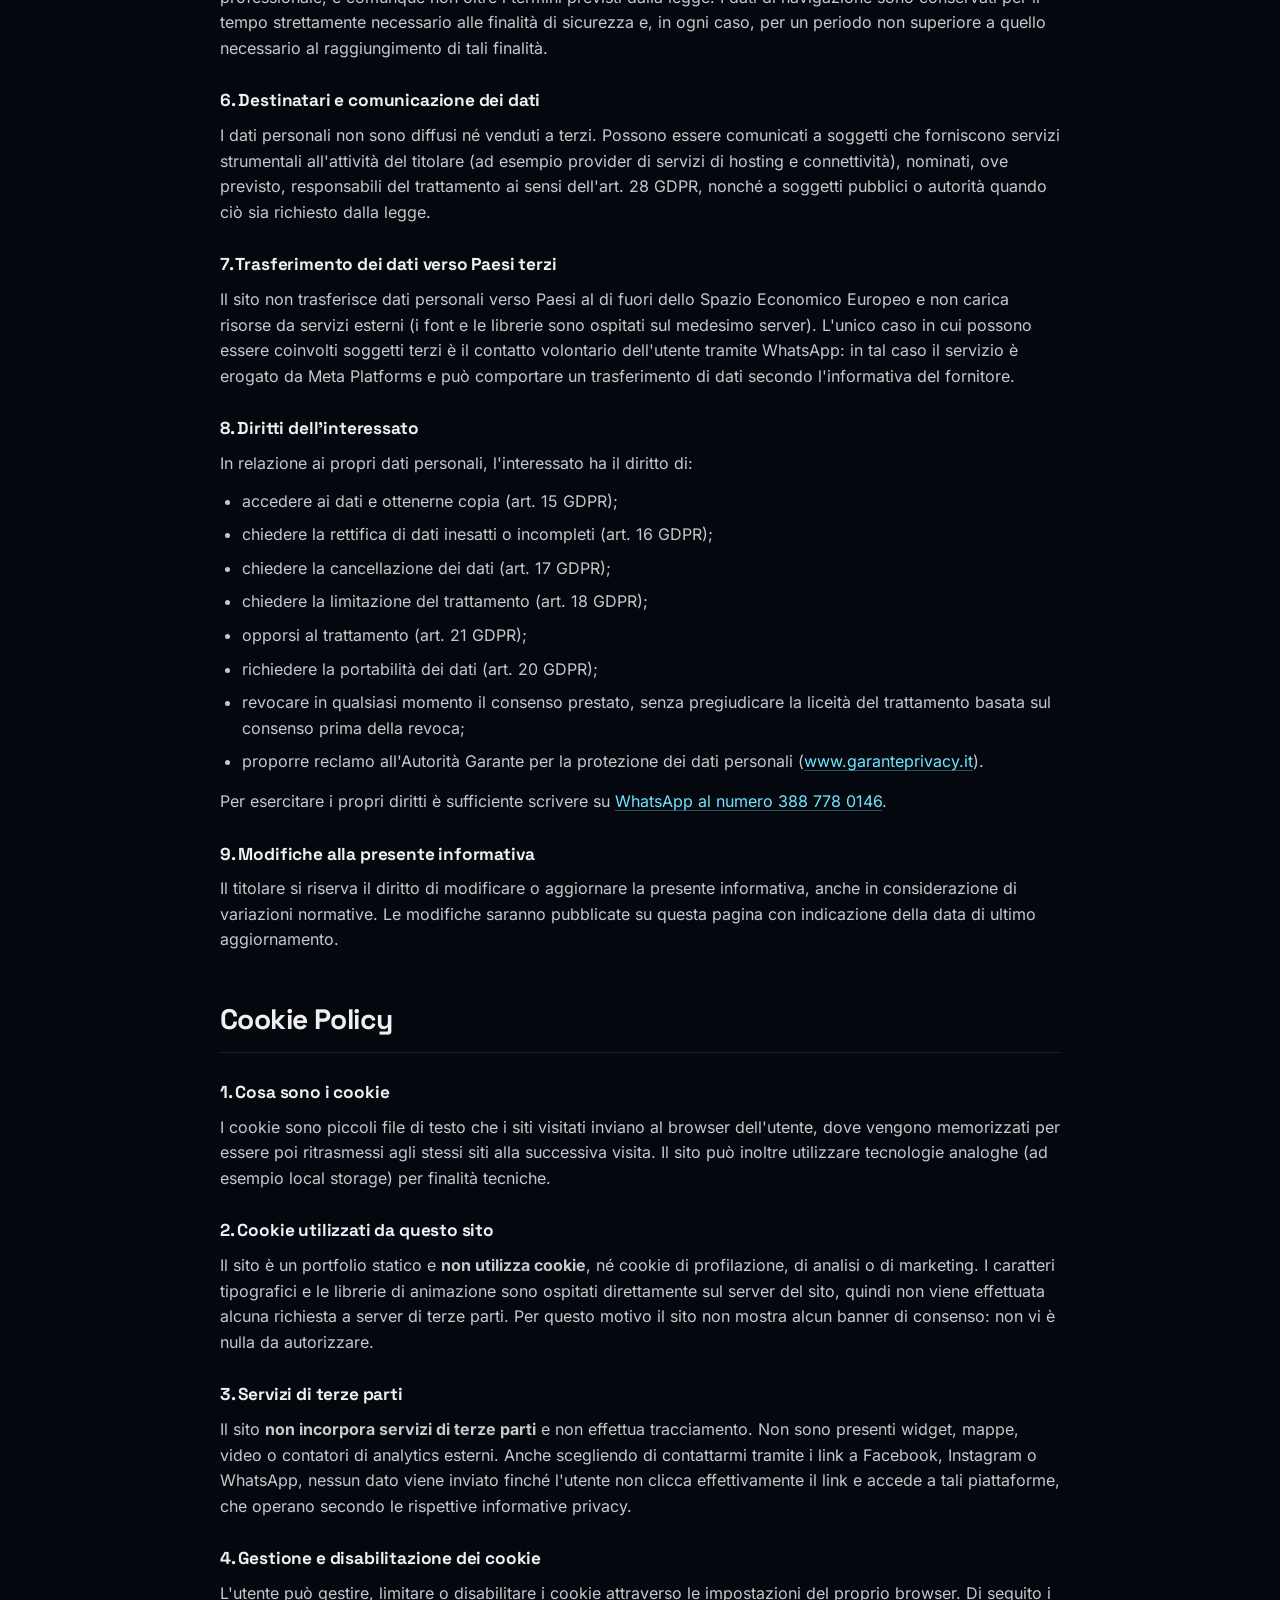
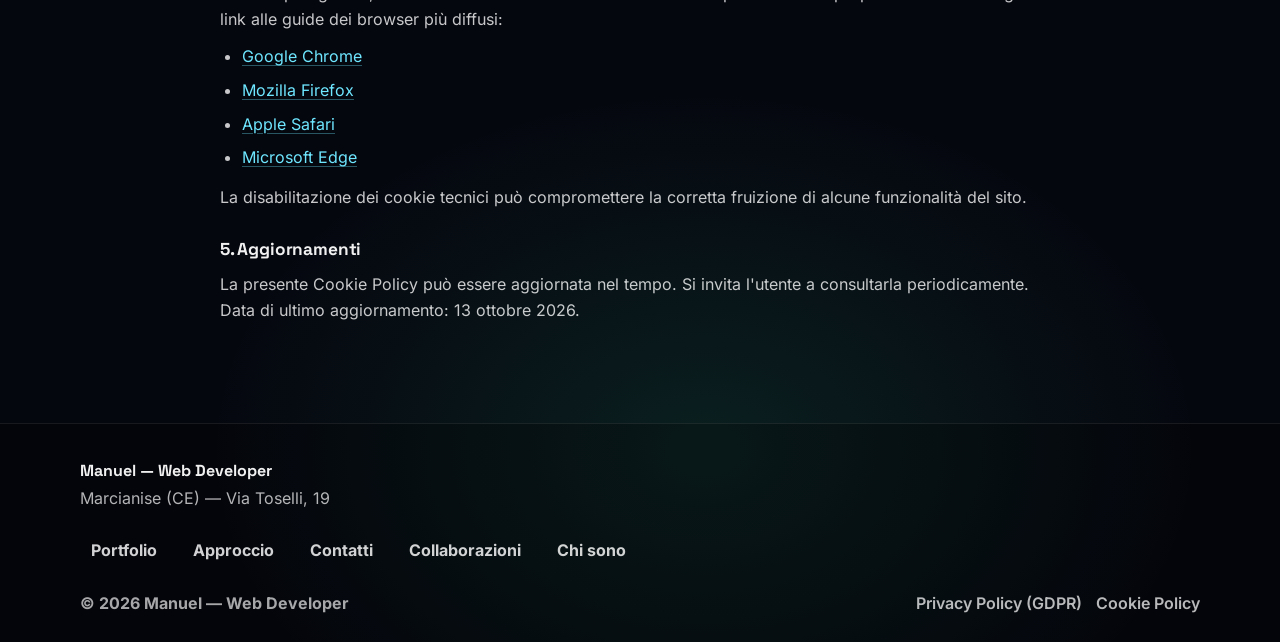
==== commit 9fa87ea5: "Aggiunge progetto Farcom Design, screenshot reali portfolio, CTA WhatsApp e logo tondo" ====
--- a/privacy.html
+++ b/privacy.html
@@ -9,6 +9,8 @@
       content="Informativa sul trattamento dei dati personali (Privacy Policy) e Cookie Policy del sito portfolio di Manuel — Web Developer."
     />
     <meta name="robots" content="index, follow" />
+    <meta name="theme-color" content="#05070f" />
+    <link rel="icon" href="./assets/img/favicon.svg" type="image/svg+xml" />
     <!-- Font ospitati localmente (nessuna connessione a server esterni) -->
     <link rel="stylesheet" href="./assets/fonts/fonts.css" />
     <link rel="stylesheet" href="./styles.css" />
--- a/styles.css
+++ b/styles.css
@@ -150,7 +150,7 @@
 .brand-mark {
   width: 44px;
   height: 44px;
-  border-radius: 14px;
+  border-radius: 50%;
   display: grid;
   place-items: center;
   font-weight: 900;
@@ -281,6 +281,58 @@
   width: 100%;
   height: auto;
   filter: drop-shadow(0 0 40px rgba(110, 231, 255, 0.25));
+}
+
+/* ---- Hero WebGL canvas (progressive enhancement) ----
+   Hidden by default and only surfaced once the module reports WebGL is up
+   (html.has-webgl). When active it replaces the static SVG hero visual.
+   Decorative: never grabs pointer events or text selection. */
+.hero-canvas {
+  position: absolute;
+  inset: 0;
+  width: 100%;
+  height: 100%;
+  z-index: 0;
+  display: none;
+  pointer-events: none;
+  user-select: none;
+  -webkit-user-select: none;
+  mask-image: radial-gradient(closest-side at 50% 48%, #000 58%, transparent 94%);
+  -webkit-mask-image: radial-gradient(closest-side at 50% 48%, #000 58%, transparent 94%);
+}
+
+html.has-webgl .hero-canvas {
+  display: block;
+  animation: heroCanvasIn 900ms ease both;
+}
+
+html.has-webgl .hero-visual {
+  display: none;
+}
+
+/* Drag-to-orbit affordance (fine pointers only; links keep the pointer). */
+@media (pointer: fine) {
+  html.has-webgl .hero {
+    cursor: grab;
+  }
+
+  html.has-webgl .hero.is-orbiting {
+    cursor: grabbing;
+  }
+
+  html.has-webgl .hero a,
+  html.has-webgl .hero button {
+    cursor: pointer;
+  }
+}
+
+@keyframes heroCanvasIn {
+  from {
+    opacity: 0;
+  }
+  to {
+    opacity: 1;
+  }
 }
 
 .kicker {
